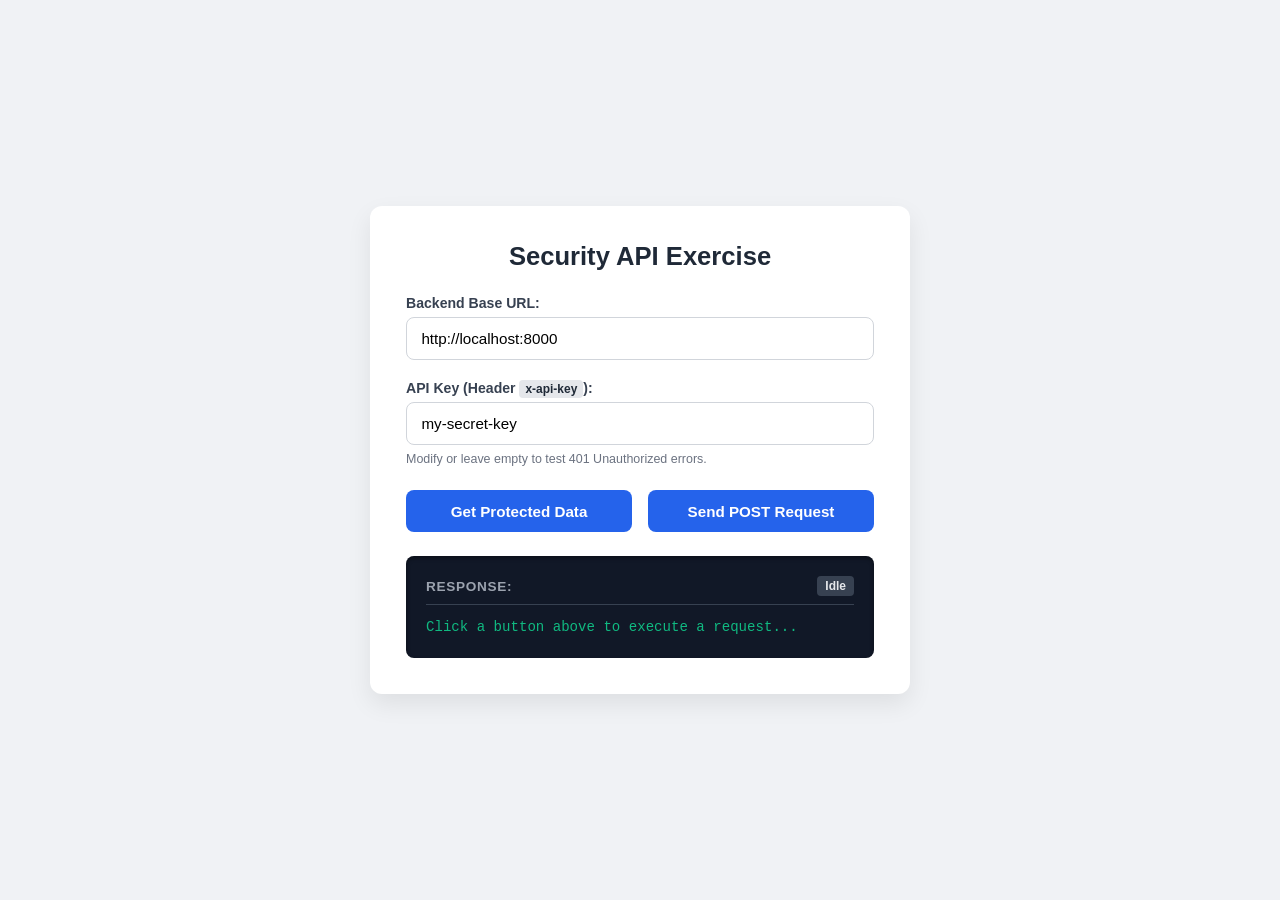
==== index.html @ 3f95fbb0 "fix: move backend files to root" ====
<!DOCTYPE html>
<html lang="en">
<head>
    <meta charset="UTF-8">
    <meta name="viewport" content="width=device-width, initial-scale=1.0">
    <title>Security API Exercise - Frontend</title>
    <link rel="stylesheet" href="styles.css">
</head>
<body>
    <main class="container">
        <h1>Security API Exercise</h1>
        
        <div class="input-group">
            <label for="api-url">Backend Base URL:</label>
            <input type="text" id="api-url" value="http://localhost:8000" placeholder="http://localhost:8000">
        </div>

        <div class="input-group">
            <label for="api-key-input">API Key (Header <code>x-api-key</code>):</label>
            <input type="text" id="api-key-input" placeholder="Enter API Key here..." value="my-secret-key">
            <small class="hint">Modify or leave empty to test 401 Unauthorized errors.</small>
        </div>

        <div class="actions">
            <button id="btn-get" class="btn">Get Protected Data</button>
            <button id="btn-post" class="btn">Send POST Request</button>
        </div>

        <div class="response-box">
            <div class="response-header">
                <h2>Response:</h2>
                <span id="status-tag" class="status-tag">Idle</span>
            </div>
            <pre id="response-output">Click a button above to execute a request...</pre>
        </div>
    </main>

    <script src="app.js"></script>
</body>
</html>
---- styles.css ----
* {
    box-sizing: border-box;
    margin: 0;
    padding: 0;
    font-family: -apple-system, BlinkMacSystemFont, "Segoe UI", Roboto, Oxygen, Ubuntu, Cantarell, "Open Sans", "Helvetica Neue", sans-serif;
}

body {
    background-color: #f0f2f5;
    display: flex;
    justify-content: center;
    align-items: center;
    min-height: 100vh;
    padding: 1rem;
}

.container {
    background: #ffffff;
    padding: 2.25rem;
    border-radius: 12px;
    box-shadow: 0 10px 25px rgba(0, 0, 0, 0.08);
    max-width: 540px;
    width: 100%;
}

h1 {
    font-size: 1.6rem;
    color: #1f2937;
    margin-bottom: 1.5rem;
    text-align: center;
    font-weight: 700;
}

.input-group {
    margin-bottom: 1.25rem;
    display: flex;
    flex-direction: column;
    gap: 0.4rem;
}

.input-group label {
    font-size: 0.88rem;
    font-weight: 600;
    color: #374151;
}

.input-group code {
    background: #e5e7eb;
    padding: 2px 6px;
    border-radius: 4px;
    font-size: 0.85em;
    color: #1f2937;
}

.input-group input {
    padding: 0.75rem 0.9rem;
    border: 1.5px solid #d1d5db;
    border-radius: 8px;
    font-size: 0.95rem;
    outline: none;
    transition: border-color 0.2s, box-shadow 0.2s;
}

.input-group input:focus {
    border-color: #2563eb;
    box-shadow: 0 0 0 3px rgba(37, 99, 235, 0.15);
}

.hint {
    font-size: 0.78rem;
    color: #6b7280;
}

.actions {
    display: flex;
    gap: 1rem;
    margin-top: 1.5rem;
    margin-bottom: 1.5rem;
}

.btn {
    flex: 1;
    padding: 0.8rem 1.2rem;
    border: none;
    border-radius: 8px;
    background-color: #2563eb;
    color: #ffffff;
    font-weight: 600;
    font-size: 0.95rem;
    cursor: pointer;
    transition: background-color 0.2s, transform 0.1s;
}

.btn:hover {
    background-color: #1d4ed8;
}

.btn:active {
    transform: scale(0.98);
}

.response-box {
    background-color: #111827;
    border-radius: 8px;
    padding: 1.25rem;
    box-shadow: inset 0 2px 4px rgba(0, 0, 0, 0.4);
}

.response-header {
    display: flex;
    justify-content: space-between;
    align-items: center;
    margin-bottom: 0.75rem;
    padding-bottom: 0.5rem;
    border-bottom: 1px solid #374151;
}

.response-header h2 {
    font-size: 0.85rem;
    text-transform: uppercase;
    letter-spacing: 0.05em;
    color: #9ca3af;
    margin: 0;
}

.status-tag {
    font-size: 0.75rem;
    font-weight: 600;
    padding: 3px 8px;
    border-radius: 4px;
    background: #374151;
    color: #e5e7eb;
}

.status-tag.success {
    background: #065f46;
    color: #34d399;
}

.status-tag.error {
    background: #7f1d1d;
    color: #f87171;
}

pre {
    white-space: pre-wrap;
    word-break: break-all;
    font-family: "Fira Code", "Courier New", Courier, monospace;
    font-size: 0.88rem;
    color: #10b981;
    line-height: 1.5;
    max-height: 250px;
    overflow-y: auto;
}
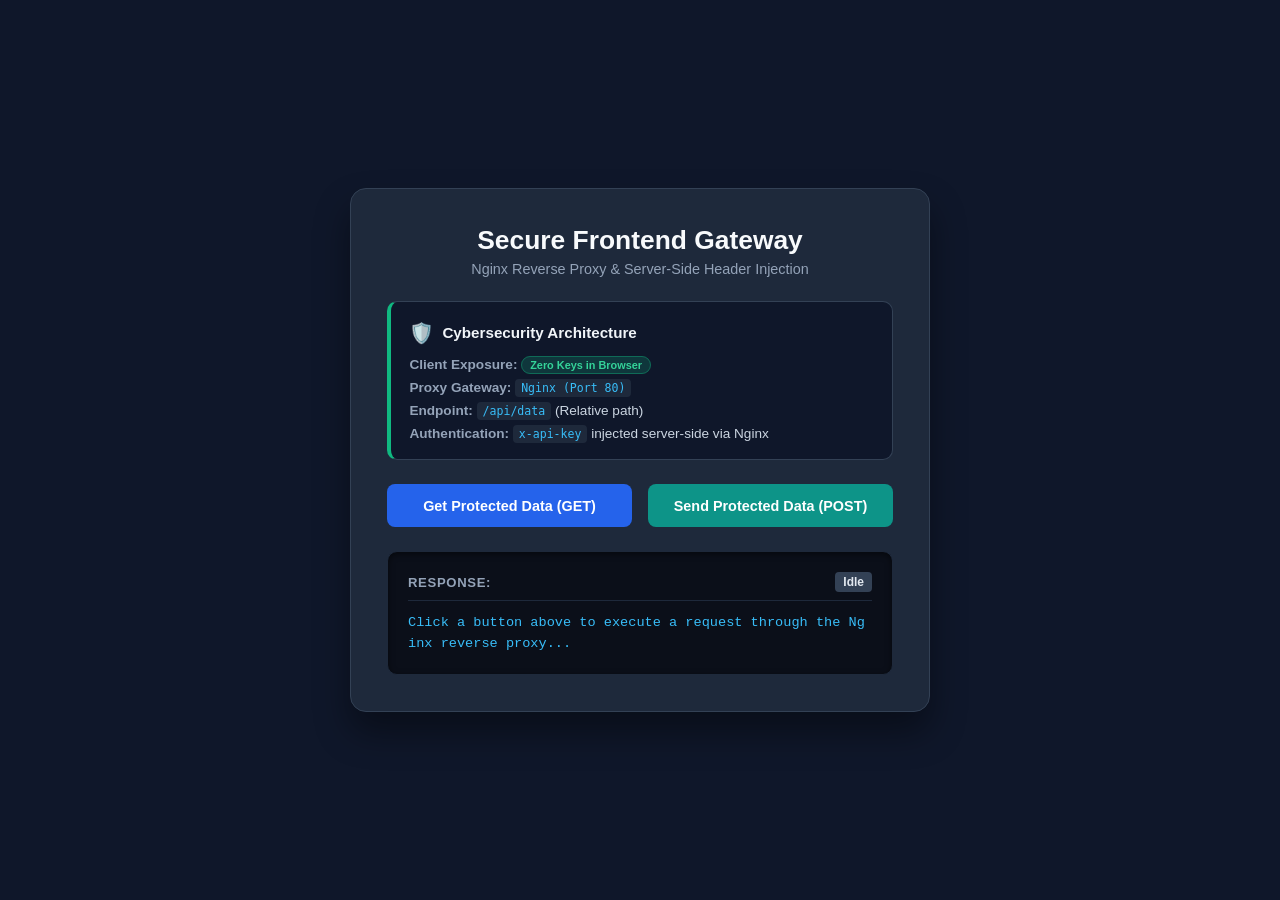
==== commit e650b288: "feat(security): implement Nginx reverse proxy gateway and containerization" ====
--- a/index.html
+++ b/index.html
@@ -3,27 +3,32 @@
 <head>
     <meta charset="UTF-8">
     <meta name="viewport" content="width=device-width, initial-scale=1.0">
-    <title>Security API Exercise - Frontend</title>
+    <title>Secure Frontend - Nginx Reverse Proxy</title>
     <link rel="stylesheet" href="styles.css">
 </head>
 <body>
     <main class="container">
-        <h1>Security API Exercise</h1>
-        
-        <div class="input-group">
-            <label for="api-url">Backend Base URL:</label>
-            <input type="text" id="api-url" value="http://localhost:8000" placeholder="http://localhost:8000">
-        </div>
+        <header class="header">
+            <h1>Secure Frontend Gateway</h1>
+            <p class="subtitle">Nginx Reverse Proxy &amp; Server-Side Header Injection</p>
+        </header>
 
-        <div class="input-group">
-            <label for="api-key-input">API Key (Header <code>x-api-key</code>):</label>
-            <input type="text" id="api-key-input" placeholder="Enter API Key here..." value="my-secret-key">
-            <small class="hint">Modify or leave empty to test 401 Unauthorized errors.</small>
+        <div class="security-card">
+            <div class="security-header">
+                <span class="shield-icon">🛡️</span>
+                <h3>Cybersecurity Architecture</h3>
+            </div>
+            <ul class="security-details">
+                <li><strong>Client Exposure:</strong> <span class="badge-safe">Zero Keys in Browser</span></li>
+                <li><strong>Proxy Gateway:</strong> <code>Nginx (Port 80)</code></li>
+                <li><strong>Endpoint:</strong> <code>/api/data</code> (Relative path)</li>
+                <li><strong>Authentication:</strong> <code>x-api-key</code> injected server-side via Nginx</li>
+            </ul>
         </div>
 
         <div class="actions">
-            <button id="btn-get" class="btn">Get Protected Data</button>
-            <button id="btn-post" class="btn">Send POST Request</button>
+            <button id="btn-get" class="btn btn-primary">Get Protected Data (GET)</button>
+            <button id="btn-post" class="btn btn-secondary">Send Protected Data (POST)</button>
         </div>
 
         <div class="response-box">
@@ -31,7 +36,7 @@
                 <h2>Response:</h2>
                 <span id="status-tag" class="status-tag">Idle</span>
             </div>
-            <pre id="response-output">Click a button above to execute a request...</pre>
+            <pre id="response-output">Click a button above to execute a request through the Nginx reverse proxy...</pre>
         </div>
     </main>
 
--- a/styles.css
+++ b/styles.css
@@ -6,93 +6,134 @@
 }
 
 body {
-    background-color: #f0f2f5;
+    background-color: #0f172a;
     display: flex;
     justify-content: center;
     align-items: center;
     min-height: 100vh;
-    padding: 1rem;
+    padding: 1.5rem;
 }
 
 .container {
-    background: #ffffff;
+    background: #1e293b;
     padding: 2.25rem;
-    border-radius: 12px;
-    box-shadow: 0 10px 25px rgba(0, 0, 0, 0.08);
-    max-width: 540px;
+    border-radius: 16px;
+    box-shadow: 0 20px 35px rgba(0, 0, 0, 0.4);
+    max-width: 580px;
     width: 100%;
+    border: 1px solid #334155;
+}
+
+.header {
+    text-align: center;
+    margin-bottom: 1.5rem;
 }
 
 h1 {
-    font-size: 1.6rem;
-    color: #1f2937;
-    margin-bottom: 1.5rem;
-    text-align: center;
+    font-size: 1.65rem;
+    color: #f8fafc;
+    margin-bottom: 0.35rem;
     font-weight: 700;
 }
 
-.input-group {
-    margin-bottom: 1.25rem;
+.subtitle {
+    font-size: 0.9rem;
+    color: #94a3b8;
+}
+
+.security-card {
+    background: #0f172a;
+    border: 1px solid #334155;
+    border-left: 4px solid #10b981;
+    border-radius: 10px;
+    padding: 1.15rem;
+    margin-bottom: 1.5rem;
+}
+
+.security-header {
+    display: flex;
+    align-items: center;
+    gap: 0.5rem;
+    margin-bottom: 0.75rem;
+}
+
+.shield-icon {
+    font-size: 1.25rem;
+}
+
+.security-header h3 {
+    font-size: 0.95rem;
+    color: #f1f5f9;
+    font-weight: 600;
+}
+
+.security-details {
+    list-style: none;
     display: flex;
     flex-direction: column;
-    gap: 0.4rem;
+    gap: 0.5rem;
+    font-size: 0.85rem;
+    color: #cbd5e1;
 }
 
-.input-group label {
-    font-size: 0.88rem;
-    font-weight: 600;
-    color: #374151;
+.security-details li strong {
+    color: #94a3b8;
 }
 
-.input-group code {
-    background: #e5e7eb;
+.security-details code {
+    background: #1e293b;
     padding: 2px 6px;
     border-radius: 4px;
+    color: #38bdf8;
     font-size: 0.85em;
-    color: #1f2937;
+    font-family: "Fira Code", monospace;
 }
 
-.input-group input {
-    padding: 0.75rem 0.9rem;
-    border: 1.5px solid #d1d5db;
-    border-radius: 8px;
-    font-size: 0.95rem;
-    outline: none;
-    transition: border-color 0.2s, box-shadow 0.2s;
-}
-
-.input-group input:focus {
-    border-color: #2563eb;
-    box-shadow: 0 0 0 3px rgba(37, 99, 235, 0.15);
-}
-
-.hint {
-    font-size: 0.78rem;
-    color: #6b7280;
+.badge-safe {
+    background: rgba(16, 185, 129, 0.2);
+    color: #34d399;
+    padding: 2px 8px;
+    border-radius: 12px;
+    font-weight: 600;
+    font-size: 0.8em;
+    border: 1px solid rgba(16, 185, 129, 0.4);
 }
 
 .actions {
     display: flex;
     gap: 1rem;
-    margin-top: 1.5rem;
     margin-bottom: 1.5rem;
 }
 
 .btn {
     flex: 1;
-    padding: 0.8rem 1.2rem;
+    padding: 0.85rem 1.2rem;
     border: none;
     border-radius: 8px;
+    font-weight: 600;
+    font-size: 0.9rem;
+    cursor: pointer;
+    transition: background-color 0.2s, transform 0.1s, box-shadow 0.2s;
+}
+
+.btn-primary {
     background-color: #2563eb;
     color: #ffffff;
-    font-weight: 600;
-    font-size: 0.95rem;
-    cursor: pointer;
-    transition: background-color 0.2s, transform 0.1s;
 }
 
-.btn:hover {
+.btn-primary:hover {
     background-color: #1d4ed8;
+    box-shadow: 0 4px 12px rgba(37, 99, 235, 0.35);
+}
+
+.btn-secondary {
+    background-color: #0d9488;
+    color: #ffffff;
+}
+
+.btn-secondary:hover {
+    background-color: #0f766e;
+    box-shadow: 0 4px 12px rgba(13, 148, 136, 0.35);
 }
 
 .btn:active {
@@ -100,10 +141,11 @@
 }
 
 .response-box {
-    background-color: #111827;
-    border-radius: 8px;
+    background-color: #0b0f19;
+    border-radius: 10px;
     padding: 1.25rem;
-    box-shadow: inset 0 2px 4px rgba(0, 0, 0, 0.4);
+    border: 1px solid #1e293b;
+    box-shadow: inset 0 2px 6px rgba(0, 0, 0, 0.5);
 }
 
 .response-header {
@@ -112,14 +154,14 @@
     align-items: center;
     margin-bottom: 0.75rem;
     padding-bottom: 0.5rem;
-    border-bottom: 1px solid #374151;
+    border-bottom: 1px solid #1e293b;
 }
 
 .response-header h2 {
-    font-size: 0.85rem;
+    font-size: 0.82rem;
     text-transform: uppercase;
     letter-spacing: 0.05em;
-    color: #9ca3af;
+    color: #94a3b8;
     margin: 0;
 }
 
@@ -128,26 +170,28 @@
     font-weight: 600;
     padding: 3px 8px;
     border-radius: 4px;
-    background: #374151;
-    color: #e5e7eb;
+    background: #334155;
+    color: #e2e8f0;
 }
 
 .status-tag.success {
-    background: #065f46;
+    background: rgba(16, 185, 129, 0.2);
     color: #34d399;
+    border: 1px solid rgba(16, 185, 129, 0.4);
 }
 
 .status-tag.error {
-    background: #7f1d1d;
+    background: rgba(239, 68, 68, 0.2);
     color: #f87171;
+    border: 1px solid rgba(239, 68, 68, 0.4);
 }
 
 pre {
     white-space: pre-wrap;
     word-break: break-all;
     font-family: "Fira Code", "Courier New", Courier, monospace;
-    font-size: 0.88rem;
-    color: #10b981;
+    font-size: 0.85rem;
+    color: #38bdf8;
     line-height: 1.5;
     max-height: 250px;
     overflow-y: auto;
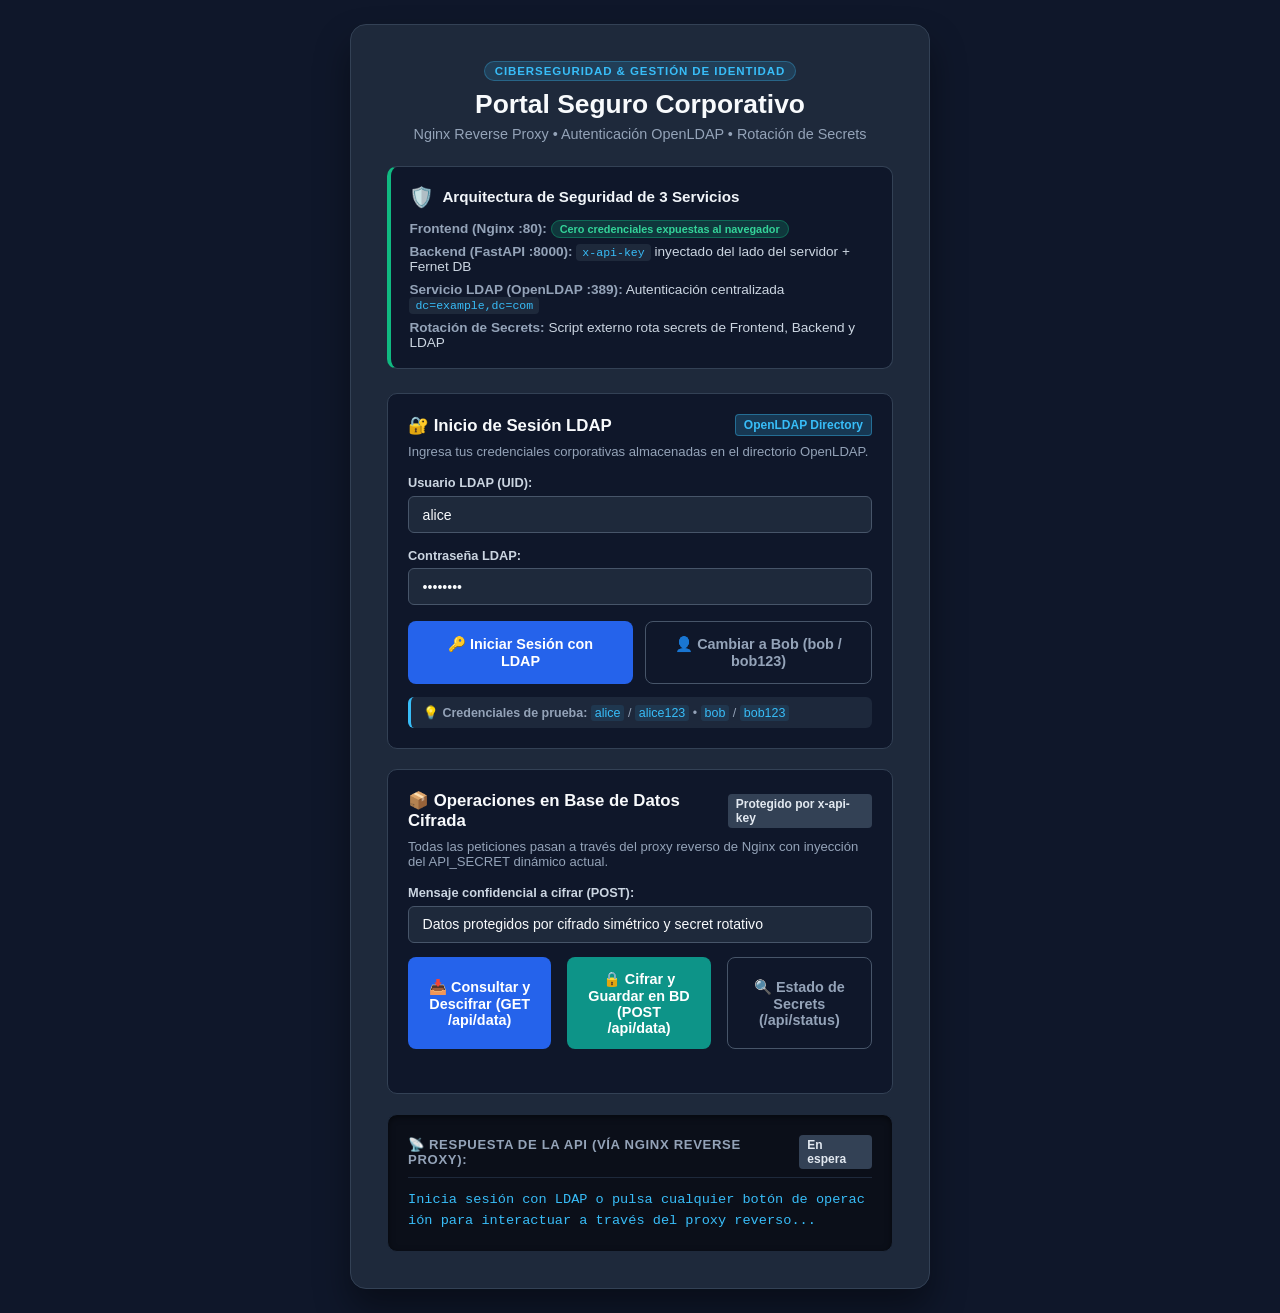
==== commit f76a9d90: "feat: Add OpenLDAP login interface, session management and UI updates" ====
--- a/index.html
+++ b/index.html
@@ -1,42 +1,124 @@
 <!DOCTYPE html>
-<html lang="en">
+<html lang="es">
 <head>
     <meta charset="UTF-8">
     <meta name="viewport" content="width=device-width, initial-scale=1.0">
-    <title>Secure Frontend - Nginx Reverse Proxy</title>
+    <title>Portal Seguro - Nginx, LDAP & Base de Datos Cifrada</title>
     <link rel="stylesheet" href="styles.css">
 </head>
 <body>
     <main class="container">
         <header class="header">
-            <h1>Secure Frontend Gateway</h1>
-            <p class="subtitle">Nginx Reverse Proxy &amp; Server-Side Header Injection</p>
+            <div class="header-badge">Ciberseguridad &amp; Gestión de Identidad</div>
+            <h1>Portal Seguro Corporativo</h1>
+            <p class="subtitle">Nginx Reverse Proxy &bull; Autenticación OpenLDAP &bull; Rotación de Secrets</p>
         </header>
 
+        <!-- Architecture status card -->
         <div class="security-card">
             <div class="security-header">
                 <span class="shield-icon">🛡️</span>
-                <h3>Cybersecurity Architecture</h3>
+                <h3>Arquitectura de Seguridad de 3 Servicios</h3>
             </div>
             <ul class="security-details">
-                <li><strong>Client Exposure:</strong> <span class="badge-safe">Zero Keys in Browser</span></li>
-                <li><strong>Proxy Gateway:</strong> <code>Nginx (Port 80)</code></li>
-                <li><strong>Endpoint:</strong> <code>/api/data</code> (Relative path)</li>
-                <li><strong>Authentication:</strong> <code>x-api-key</code> injected server-side via Nginx</li>
+                <li><strong>Frontend (Nginx :80):</strong> <span class="badge-safe">Cero credenciales expuestas al navegador</span></li>
+                <li><strong>Backend (FastAPI :8000):</strong> <code>x-api-key</code> inyectado del lado del servidor + Fernet DB</li>
+                <li><strong>Servicio LDAP (OpenLDAP :389):</strong> Autenticación centralizada <code>dc=example,dc=com</code></li>
+                <li><strong>Rotación de Secrets:</strong> Script externo rota secrets de Frontend, Backend y LDAP</li>
             </ul>
         </div>
 
-        <div class="actions">
-            <button id="btn-get" class="btn btn-primary">Get Protected Data (GET)</button>
-            <button id="btn-post" class="btn btn-secondary">Send Protected Data (POST)</button>
+        <!-- 1. LDAP LOGIN SECTION -->
+        <div id="login-section" class="card login-card">
+            <div class="card-header">
+                <h2>🔐 Inicio de Sesión LDAP</h2>
+                <span class="status-tag info">OpenLDAP Directory</span>
+            </div>
+            <p class="card-desc">Ingresa tus credenciales corporativas almacenadas en el directorio OpenLDAP.</p>
+            
+            <form id="login-form">
+                <div class="form-group">
+                    <label for="username">Usuario LDAP (UID):</label>
+                    <input type="text" id="username" class="form-input" placeholder="Ej. alice o bob" value="alice" required autocomplete="username">
+                </div>
+                <div class="form-group">
+                    <label for="password">Contraseña LDAP:</label>
+                    <input type="password" id="password" class="form-input" placeholder="Contraseña de usuario LDAP" value="alice123" required autocomplete="current-password">
+                </div>
+                <div class="form-actions">
+                    <button type="submit" id="btn-login" class="btn btn-primary">
+                        <span class="btn-icon">🔑</span> Iniciar Sesión con LDAP
+                    </button>
+                    <button type="button" id="btn-quick-fill" class="btn btn-outline" title="Alternar entre alice y bob">
+                        👤 Cambiar a Bob (bob / bob123)
+                    </button>
+                </div>
+            </form>
+            <div class="credentials-hint">
+                💡 <strong>Credenciales de prueba:</strong> <code>alice</code> / <code>alice123</code> &bull; <code>bob</code> / <code>bob123</code>
+            </div>
         </div>
 
+        <!-- 2. AUTHENTICATED SESSION SECTION (Initially hidden) -->
+        <div id="session-section" class="card session-card hidden">
+            <div class="card-header">
+                <h2>👤 Sesión Activa (LDAP)</h2>
+                <span class="status-tag success">Autenticado</span>
+            </div>
+            <div class="user-info-grid">
+                <div class="info-item">
+                    <span class="info-label">Nombre Completo:</span>
+                    <strong id="user-display-name" class="info-value">Alice Smith</strong>
+                </div>
+                <div class="info-item">
+                    <span class="info-label">Usuario (UID):</span>
+                    <strong id="user-display-username" class="info-value">alice</strong>
+                </div>
+                <div class="info-item full-width">
+                    <span class="info-label">Distinguished Name (DN):</span>
+                    <code id="user-display-dn" class="info-code">uid=alice,ou=users,dc=example,dc=com</code>
+                </div>
+            </div>
+            <div class="session-actions">
+                <button id="btn-logout" class="btn btn-danger">
+                    <span class="btn-icon">🚪</span> Cerrar Sesión
+                </button>
+            </div>
+        </div>
+
+        <!-- 3. PROTECTED DATA OPERATIONS SECTION -->
+        <div class="card operations-card">
+            <div class="card-header">
+                <h2>📦 Operaciones en Base de Datos Cifrada</h2>
+                <span class="status-tag">Protegido por x-api-key</span>
+            </div>
+            <p class="card-desc">Todas las peticiones pasan a través del proxy reverso de Nginx con inyección del <code>API_SECRET</code> dinámico actual.</p>
+
+            <div class="form-group">
+                <label for="post-message">Mensaje confidencial a cifrar (POST):</label>
+                <input type="text" id="post-message" class="form-input" placeholder="Escribe un mensaje para cifrar con Fernet en SQLite..." value="Datos protegidos por cifrado simétrico y secret rotativo">
+            </div>
+
+            <div class="actions">
+                <button id="btn-get" class="btn btn-primary">
+                    <span class="btn-icon">📥</span> Consultar y Descifrar (GET /api/data)
+                </button>
+                <button id="btn-post" class="btn btn-secondary">
+                    <span class="btn-icon">🔒</span> Cifrar y Guardar en BD (POST /api/data)
+                </button>
+                <button id="btn-status" class="btn btn-outline">
+                    <span class="btn-icon">🔍</span> Estado de Secrets (/api/status)
+                </button>
+            </div>
+        </div>
+
+        <!-- 4. LIVE CONSOLE / RESPONSE BOX -->
         <div class="response-box">
             <div class="response-header">
-                <h2>Response:</h2>
-                <span id="status-tag" class="status-tag">Idle</span>
+                <h2>📡 Respuesta de la API (vía Nginx Reverse Proxy):</h2>
+                <span id="status-tag" class="status-tag">En espera</span>
             </div>
-            <pre id="response-output">Click a button above to execute a request through the Nginx reverse proxy...</pre>
+            <pre id="response-output">Inicia sesión con LDAP o pulsa cualquier botón de operación para interactuar a través del proxy reverso...</pre>
         </div>
     </main>
 
--- a/styles.css
+++ b/styles.css
@@ -140,6 +140,174 @@
     transform: scale(0.98);
 }
 
+.btn-danger {
+    background-color: #dc2626;
+    color: #ffffff;
+}
+
+.btn-danger:hover {
+    background-color: #b91c1c;
+}
+
+.btn-outline {
+    background-color: transparent;
+    color: #94a3b8;
+    border: 1px solid #475569;
+}
+
+.btn-outline:hover {
+    background-color: #334155;
+    color: #f8fafc;
+}
+
+.header-badge {
+    display: inline-block;
+    padding: 3px 10px;
+    font-size: 0.72rem;
+    font-weight: 700;
+    text-transform: uppercase;
+    letter-spacing: 0.08em;
+    color: #38bdf8;
+    background: rgba(56, 189, 248, 0.15);
+    border: 1px solid rgba(56, 189, 248, 0.3);
+    border-radius: 9999px;
+    margin-bottom: 0.5rem;
+}
+
+.card {
+    background: #0f172a;
+    border: 1px solid #334155;
+    border-radius: 10px;
+    padding: 1.25rem;
+    margin-bottom: 1.25rem;
+}
+
+.card-header {
+    display: flex;
+    justify-content: space-between;
+    align-items: center;
+    margin-bottom: 0.5rem;
+}
+
+.card-header h2 {
+    font-size: 1.05rem;
+    color: #f8fafc;
+    font-weight: 600;
+}
+
+.card-desc {
+    font-size: 0.82rem;
+    color: #94a3b8;
+    margin-bottom: 1rem;
+}
+
+.form-group {
+    margin-bottom: 0.9rem;
+}
+
+.form-group label {
+    display: block;
+    font-size: 0.8rem;
+    font-weight: 600;
+    color: #cbd5e1;
+    margin-bottom: 0.35rem;
+}
+
+.form-input {
+    width: 100%;
+    padding: 0.6rem 0.85rem;
+    background: #1e293b;
+    border: 1px solid #475569;
+    border-radius: 6px;
+    color: #f8fafc;
+    font-size: 0.88rem;
+    outline: none;
+    transition: border-color 0.2s;
+}
+
+.form-input:focus {
+    border-color: #38bdf8;
+    box-shadow: 0 0 0 2px rgba(56, 189, 248, 0.2);
+}
+
+.form-actions {
+    display: flex;
+    gap: 0.75rem;
+    margin-top: 1rem;
+}
+
+.credentials-hint {
+    margin-top: 0.85rem;
+    font-size: 0.78rem;
+    color: #94a3b8;
+    background: rgba(51, 65, 85, 0.4);
+    padding: 0.5rem 0.75rem;
+    border-radius: 6px;
+    border-left: 3px solid #38bdf8;
+}
+
+.credentials-hint code {
+    color: #38bdf8;
+    background: rgba(56, 189, 248, 0.1);
+    padding: 1px 4px;
+    border-radius: 3px;
+}
+
+.user-info-grid {
+    display: grid;
+    grid-template-columns: 1fr 1fr;
+    gap: 0.75rem;
+    margin-bottom: 1rem;
+    background: #1e293b;
+    padding: 0.85rem;
+    border-radius: 6px;
+    border: 1px solid #334155;
+}
+
+.info-item.full-width {
+    grid-column: span 2;
+}
+
+.info-label {
+    display: block;
+    font-size: 0.72rem;
+    color: #94a3b8;
+    text-transform: uppercase;
+    letter-spacing: 0.05em;
+    margin-bottom: 0.15rem;
+}
+
+.info-value {
+    font-size: 0.95rem;
+    color: #f8fafc;
+}
+
+.info-code {
+    display: block;
+    font-size: 0.8rem;
+    color: #34d399;
+    background: #0f172a;
+    padding: 0.35rem 0.5rem;
+    border-radius: 4px;
+    border: 1px solid #334155;
+    word-break: break-all;
+}
+
+.session-actions {
+    display: flex;
+    justify-content: flex-end;
+}
+
+.hidden {
+    display: none !important;
+}
+
+.status-tag.info {
+    background: rgba(56, 189, 248, 0.2);
+    color: #38bdf8;
+    border: 1px solid rgba(56, 189, 248, 0.4);
+}
+
 .response-box {
     background-color: #0b0f19;
     border-radius: 10px;
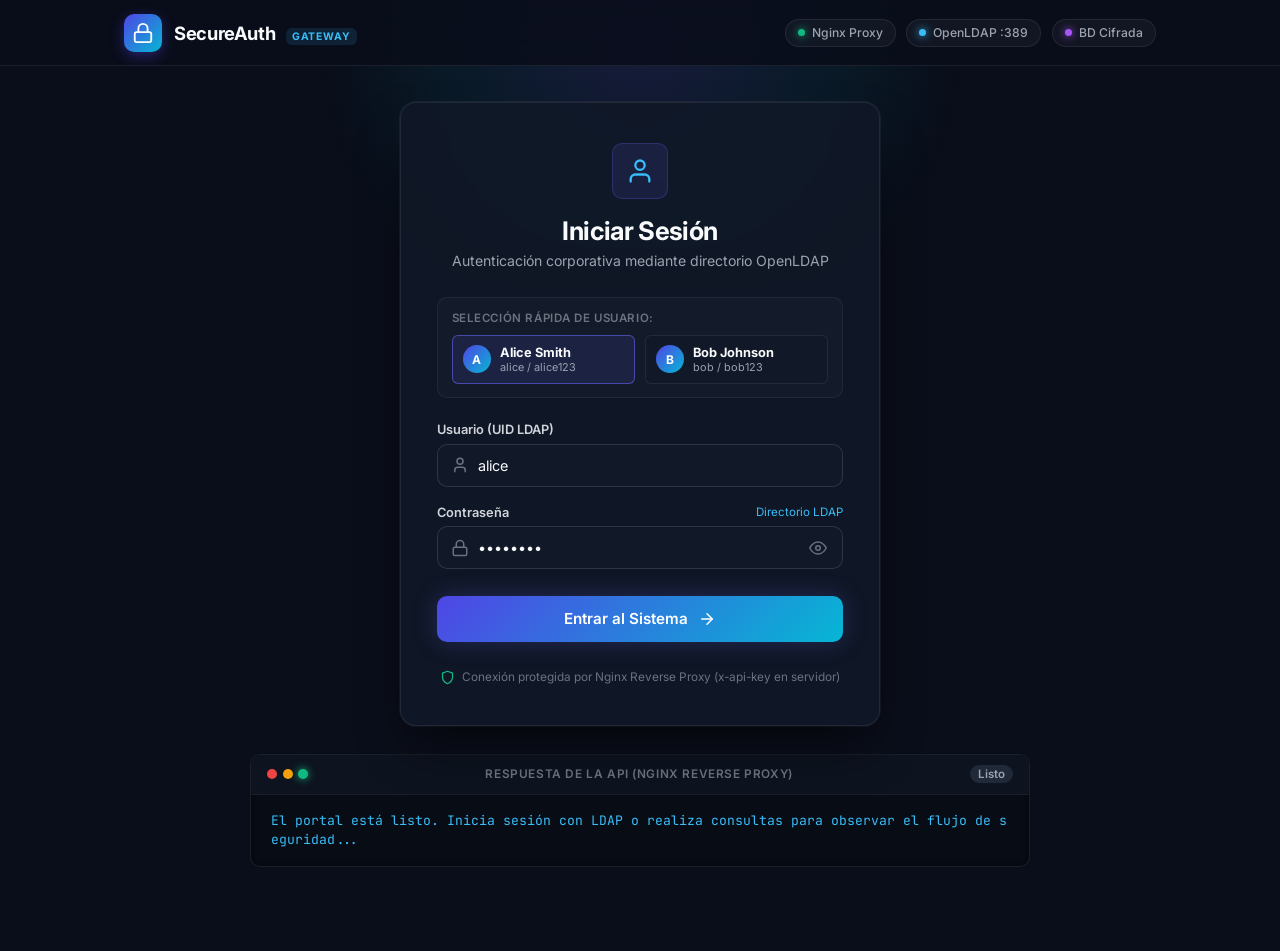
==== commit 0f102587: "feat: Upgrade UI design to modern enterprise aesthetic with SVG icons, user pills and toast feedback" ====
--- a/index.html
+++ b/index.html
@@ -3,123 +3,268 @@
 <head>
     <meta charset="UTF-8">
     <meta name="viewport" content="width=device-width, initial-scale=1.0">
-    <title>Portal Seguro - Nginx, LDAP & Base de Datos Cifrada</title>
+    <title>SecureAuth Gateway &bull; OpenLDAP &amp; Nginx</title>
+    <link rel="preconnect" href="https://fonts.googleapis.com">
+    <link rel="preconnect" href="https://fonts.gstatic.com" crossorigin>
+    <link href="https://fonts.googleapis.com/css2?family=Inter:wght@400;500;600;700&family=JetBrains+Mono:wght@400;500&display=swap" rel="stylesheet">
     <link rel="stylesheet" href="styles.css">
 </head>
 <body>
-    <main class="container">
-        <header class="header">
-            <div class="header-badge">Ciberseguridad &amp; Gestión de Identidad</div>
-            <h1>Portal Seguro Corporativo</h1>
-            <p class="subtitle">Nginx Reverse Proxy &bull; Autenticación OpenLDAP &bull; Rotación de Secrets</p>
-        </header>
-
-        <!-- Architecture status card -->
-        <div class="security-card">
-            <div class="security-header">
-                <span class="shield-icon">🛡️</span>
-                <h3>Arquitectura de Seguridad de 3 Servicios</h3>
-            </div>
-            <ul class="security-details">
-                <li><strong>Frontend (Nginx :80):</strong> <span class="badge-safe">Cero credenciales expuestas al navegador</span></li>
-                <li><strong>Backend (FastAPI :8000):</strong> <code>x-api-key</code> inyectado del lado del servidor + Fernet DB</li>
-                <li><strong>Servicio LDAP (OpenLDAP :389):</strong> Autenticación centralizada <code>dc=example,dc=com</code></li>
-                <li><strong>Rotación de Secrets:</strong> Script externo rota secrets de Frontend, Backend y LDAP</li>
-            </ul>
+    <!-- Background Ambient Glow -->
+    <div class="bg-glow"></div>
+
+    <!-- Top Navigation Bar -->
+    <nav class="top-nav">
+        <div class="nav-container">
+            <div class="nav-brand">
+                <div class="brand-icon">
+                    <svg width="22" height="22" viewBox="0 0 24 24" fill="none" stroke="currentColor" stroke-width="2" stroke-linecap="round" stroke-linejoin="round">
+                        <rect x="3" y="11" width="18" height="11" rx="2" ry="2"></rect>
+                        <path d="M7 11V7a5 5 0 0 1 10 0v4"></path>
+                    </svg>
+                </div>
+                <div class="brand-text">
+                    <span class="brand-title">SecureAuth</span>
+                    <span class="brand-tag">GATEWAY</span>
+                </div>
+            </div>
+
+            <div class="nav-status">
+                <div class="status-chip" title="Proxy Nginx activo con inyección de secret en puerto 80">
+                    <span class="chip-dot dot-green"></span> Nginx Proxy
+                </div>
+                <div class="status-chip" title="Directorio OpenLDAP en puerto 389">
+                    <span class="chip-dot dot-blue"></span> OpenLDAP :389
+                </div>
+                <div class="status-chip" title="Cifrado Fernet persistente">
+                    <span class="chip-dot dot-purple"></span> BD Cifrada
+                </div>
+            </div>
         </div>
-
-        <!-- 1. LDAP LOGIN SECTION -->
-        <div id="login-section" class="card login-card">
-            <div class="card-header">
-                <h2>🔐 Inicio de Sesión LDAP</h2>
-                <span class="status-tag info">OpenLDAP Directory</span>
-            </div>
-            <p class="card-desc">Ingresa tus credenciales corporativas almacenadas en el directorio OpenLDAP.</p>
-            
-            <form id="login-form">
-                <div class="form-group">
-                    <label for="username">Usuario LDAP (UID):</label>
-                    <input type="text" id="username" class="form-input" placeholder="Ej. alice o bob" value="alice" required autocomplete="username">
-                </div>
-                <div class="form-group">
-                    <label for="password">Contraseña LDAP:</label>
-                    <input type="password" id="password" class="form-input" placeholder="Contraseña de usuario LDAP" value="alice123" required autocomplete="current-password">
-                </div>
-                <div class="form-actions">
-                    <button type="submit" id="btn-login" class="btn btn-primary">
-                        <span class="btn-icon">🔑</span> Iniciar Sesión con LDAP
+    </nav>
+
+    <!-- Main Content Area -->
+    <main class="main-wrapper">
+        <!-- Toast Notification -->
+        <div id="toast" class="toast hidden">
+            <div class="toast-icon" id="toast-icon"></div>
+            <div class="toast-content" id="toast-content"></div>
+        </div>
+
+        <!-- ========================================================
+             1. LOGIN VIEW (Clean, modern authentication card)
+             ======================================================== -->
+        <section id="view-login" class="auth-card">
+            <div class="card-top">
+                <div class="auth-icon-wrap">
+                    <svg width="28" height="28" viewBox="0 0 24 24" fill="none" stroke="currentColor" stroke-width="2" stroke-linecap="round" stroke-linejoin="round">
+                        <path d="M20 21v-2a4 4 0 0 0-4-4H8a4 4 0 0 0-4 4v2"></path>
+                        <circle cx="12" cy="7" r="4"></circle>
+                    </svg>
+                </div>
+                <h1 class="card-title">Iniciar Sesión</h1>
+                <p class="card-subtitle">Autenticación corporativa mediante directorio OpenLDAP</p>
+            </div>
+
+            <!-- Quick Account Selector Pills -->
+            <div class="quick-accounts">
+                <span class="quick-label">Selección rápida de usuario:</span>
+                <div class="account-chips">
+                    <button type="button" class="account-chip active" id="chip-alice" data-user="alice" data-pass="alice123">
+                        <span class="chip-avatar">A</span>
+                        <div class="chip-info">
+                            <strong>Alice Smith</strong>
+                            <small>alice / alice123</small>
+                        </div>
                     </button>
-                    <button type="button" id="btn-quick-fill" class="btn btn-outline" title="Alternar entre alice y bob">
-                        👤 Cambiar a Bob (bob / bob123)
+                    <button type="button" class="account-chip" id="chip-bob" data-user="bob" data-pass="bob123">
+                        <span class="chip-avatar">B</span>
+                        <div class="chip-info">
+                            <strong>Bob Johnson</strong>
+                            <small>bob / bob123</small>
+                        </div>
                     </button>
                 </div>
+            </div>
+
+            <!-- Login Form -->
+            <form id="login-form" class="auth-form">
+                <div class="field-group">
+                    <label for="username">Usuario (UID LDAP)</label>
+                    <div class="input-wrap">
+                        <svg class="input-icon" width="18" height="18" viewBox="0 0 24 24" fill="none" stroke="currentColor" stroke-width="2" stroke-linecap="round" stroke-linejoin="round">
+                            <path d="M19 21v-2a4 4 0 0 0-4-4H9a4 4 0 0 0-4 4v2"></path>
+                            <circle cx="12" cy="7" r="4"></circle>
+                        </svg>
+                        <input type="text" id="username" class="modern-input" placeholder="alice o bob" value="alice" required autocomplete="username">
+                    </div>
+                </div>
+
+                <div class="field-group">
+                    <div class="label-row">
+                        <label for="password">Contraseña</label>
+                        <span class="label-hint">Directorio LDAP</span>
+                    </div>
+                    <div class="input-wrap">
+                        <svg class="input-icon" width="18" height="18" viewBox="0 0 24 24" fill="none" stroke="currentColor" stroke-width="2" stroke-linecap="round" stroke-linejoin="round">
+                            <rect x="3" y="11" width="18" height="11" rx="2" ry="2"></rect>
+                            <path d="M7 11V7a5 5 0 0 1 10 0v4"></path>
+                        </svg>
+                        <input type="password" id="password" class="modern-input" placeholder="Contraseña de usuario" value="alice123" required autocomplete="current-password">
+                        <button type="button" id="btn-toggle-pwd" class="pwd-toggle" title="Mostrar/Ocultar contraseña">
+                            <svg id="eye-icon" width="18" height="18" viewBox="0 0 24 24" fill="none" stroke="currentColor" stroke-width="2" stroke-linecap="round" stroke-linejoin="round">
+                                <path d="M1 12s4-8 11-8 11 8 11 8-4 8-11 8-11-8-11-8z"></path>
+                                <circle cx="12" cy="12" r="3"></circle>
+                            </svg>
+                        </button>
+                    </div>
+                </div>
+
+                <button type="submit" id="btn-login" class="btn-submit">
+                    <span id="btn-login-text">Entrar al Sistema</span>
+                    <svg class="btn-arrow" width="18" height="18" viewBox="0 0 24 24" fill="none" stroke="currentColor" stroke-width="2" stroke-linecap="round" stroke-linejoin="round">
+                        <line x1="5" y1="12" x2="19" y2="12"></line>
+                        <polyline points="12 5 19 12 12 19"></polyline>
+                    </svg>
+                </button>
             </form>
-            <div class="credentials-hint">
-                💡 <strong>Credenciales de prueba:</strong> <code>alice</code> / <code>alice123</code> &bull; <code>bob</code> / <code>bob123</code>
-            </div>
-        </div>
-
-        <!-- 2. AUTHENTICATED SESSION SECTION (Initially hidden) -->
-        <div id="session-section" class="card session-card hidden">
-            <div class="card-header">
-                <h2>👤 Sesión Activa (LDAP)</h2>
-                <span class="status-tag success">Autenticado</span>
-            </div>
-            <div class="user-info-grid">
-                <div class="info-item">
-                    <span class="info-label">Nombre Completo:</span>
-                    <strong id="user-display-name" class="info-value">Alice Smith</strong>
-                </div>
-                <div class="info-item">
-                    <span class="info-label">Usuario (UID):</span>
-                    <strong id="user-display-username" class="info-value">alice</strong>
-                </div>
-                <div class="info-item full-width">
-                    <span class="info-label">Distinguished Name (DN):</span>
-                    <code id="user-display-dn" class="info-code">uid=alice,ou=users,dc=example,dc=com</code>
-                </div>
-            </div>
-            <div class="session-actions">
-                <button id="btn-logout" class="btn btn-danger">
-                    <span class="btn-icon">🚪</span> Cerrar Sesión
+
+            <div class="security-footer">
+                <svg width="15" height="15" viewBox="0 0 24 24" fill="none" stroke="currentColor" stroke-width="2" stroke-linecap="round" stroke-linejoin="round">
+                    <path d="M12 22s8-4 8-10V5l-8-3-8 3v7c0 6 8 10 8 10z"></path>
+                </svg>
+                <span>Conexión protegida por Nginx Reverse Proxy (x-api-key en servidor)</span>
+            </div>
+        </section>
+
+        <!-- ========================================================
+             2. DASHBOARD VIEW (Shown when authenticated)
+             ======================================================== -->
+        <section id="view-dashboard" class="dashboard-card hidden">
+            <!-- User Session Header -->
+            <div class="user-banner">
+                <div class="user-meta">
+                    <div class="user-avatar-large" id="dash-avatar">AS</div>
+                    <div class="user-titles">
+                        <h2 id="dash-fullname">Alice Smith</h2>
+                        <span class="user-role-badge">LDAP User &bull; <span id="dash-username">alice</span></span>
+                    </div>
+                </div>
+                <button id="btn-logout" class="btn-logout" title="Cerrar sesión">
+                    <svg width="16" height="16" viewBox="0 0 24 24" fill="none" stroke="currentColor" stroke-width="2" stroke-linecap="round" stroke-linejoin="round">
+                        <path d="M9 21H5a2 2 0 0 1-2-2V5a2 2 0 0 1 2-2h4"></path>
+                        <polyline points="16 17 21 12 16 7"></polyline>
+                        <line x1="21" y1="12" x2="9" y2="12"></line>
+                    </svg>
+                    <span>Cerrar Sesión</span>
                 </button>
             </div>
-        </div>
-
-        <!-- 3. PROTECTED DATA OPERATIONS SECTION -->
-        <div class="card operations-card">
-            <div class="card-header">
-                <h2>📦 Operaciones en Base de Datos Cifrada</h2>
-                <span class="status-tag">Protegido por x-api-key</span>
-            </div>
-            <p class="card-desc">Todas las peticiones pasan a través del proxy reverso de Nginx con inyección del <code>API_SECRET</code> dinámico actual.</p>
-
-            <div class="form-group">
-                <label for="post-message">Mensaje confidencial a cifrar (POST):</label>
-                <input type="text" id="post-message" class="form-input" placeholder="Escribe un mensaje para cifrar con Fernet en SQLite..." value="Datos protegidos por cifrado simétrico y secret rotativo">
-            </div>
-
-            <div class="actions">
-                <button id="btn-get" class="btn btn-primary">
-                    <span class="btn-icon">📥</span> Consultar y Descifrar (GET /api/data)
-                </button>
-                <button id="btn-post" class="btn btn-secondary">
-                    <span class="btn-icon">🔒</span> Cifrar y Guardar en BD (POST /api/data)
-                </button>
-                <button id="btn-status" class="btn btn-outline">
-                    <span class="btn-icon">🔍</span> Estado de Secrets (/api/status)
-                </button>
-            </div>
-        </div>
-
-        <!-- 4. LIVE CONSOLE / RESPONSE BOX -->
-        <div class="response-box">
-            <div class="response-header">
-                <h2>📡 Respuesta de la API (vía Nginx Reverse Proxy):</h2>
-                <span id="status-tag" class="status-tag">En espera</span>
-            </div>
-            <pre id="response-output">Inicia sesión con LDAP o pulsa cualquier botón de operación para interactuar a través del proxy reverso...</pre>
-        </div>
+
+            <!-- LDAP Info Strip -->
+            <div class="dn-box">
+                <span class="dn-label">Distinguished Name (DN):</span>
+                <code id="dash-dn">uid=alice,ou=users,dc=example,dc=com</code>
+            </div>
+
+            <!-- Action Grid -->
+            <div class="dashboard-grid">
+                <!-- Card: Database Operations -->
+                <div class="dash-module">
+                    <div class="module-header">
+                        <div class="module-icon">
+                            <svg width="18" height="18" viewBox="0 0 24 24" fill="none" stroke="currentColor" stroke-width="2" stroke-linecap="round" stroke-linejoin="round">
+                                <ellipse cx="12" cy="5" rx="9" ry="3"></ellipse>
+                                <path d="M21 12c0 1.66-4 3-9 3s-9-1.34-9-3"></path>
+                                <path d="M3 5v14c0 1.66 4 3 9 3s9-1.34 9-3V5"></path>
+                            </svg>
+                        </div>
+                        <h3>Base de Datos Cifrada (Fernet)</h3>
+                    </div>
+                    <p class="module-desc">Los datos se almacenan cifrados con AES-Fernet 256 bits y se descifran en cada lectura.</p>
+
+                    <div class="field-group">
+                        <label for="post-message">Mensaje para cifrar y almacenar:</label>
+                        <input type="text" id="post-message" class="modern-input" value="Datos confidenciales verificados con LDAP" placeholder="Texto a cifrar...">
+                    </div>
+
+                    <div class="module-actions">
+                        <button id="btn-get" class="btn-action btn-primary">
+                            <svg width="16" height="16" viewBox="0 0 24 24" fill="none" stroke="currentColor" stroke-width="2" stroke-linecap="round" stroke-linejoin="round">
+                                <path d="M21 15v4a2 2 0 0 1-2 2H5a2 2 0 0 1-2-2v-4"></path>
+                                <polyline points="7 10 12 15 17 10"></polyline>
+                                <line x1="12" y1="15" x2="12" y2="3"></line>
+                            </svg>
+                            <span>Consultar y Descifrar (GET)</span>
+                        </button>
+                        <button id="btn-post" class="btn-action btn-secondary">
+                            <svg width="16" height="16" viewBox="0 0 24 24" fill="none" stroke="currentColor" stroke-width="2" stroke-linecap="round" stroke-linejoin="round">
+                                <path d="M21 15v4a2 2 0 0 1-2 2H5a2 2 0 0 1-2-2v-4"></path>
+                                <polyline points="17 8 12 3 7 8"></polyline>
+                                <line x1="12" y1="3" x2="12" y2="15"></line>
+                            </svg>
+                            <span>Cifrar y Guardar (POST)</span>
+                        </button>
+                    </div>
+                </div>
+
+                <!-- Card: Security Diagnostics -->
+                <div class="dash-module">
+                    <div class="module-header">
+                        <div class="module-icon">
+                            <svg width="18" height="18" viewBox="0 0 24 24" fill="none" stroke="currentColor" stroke-width="2" stroke-linecap="round" stroke-linejoin="round">
+                                <path d="M12 2v20M17 5H9.5a3.5 3.5 0 0 0 0 7h5a3.5 3.5 0 0 1 0 7H6"></path>
+                            </svg>
+                        </div>
+                        <h3>Rotación de Secrets &amp; Diagnóstico</h3>
+                    </div>
+                    <p class="module-desc">Comprueba la salud del backend y el secret activo inyectado por Nginx sin recargar la página.</p>
+
+                    <div class="security-specs">
+                        <div class="spec-row">
+                            <span>API Secret:</span>
+                            <span class="spec-value" id="spec-secret">Inyectado por Proxy</span>
+                        </div>
+                        <div class="spec-row">
+                            <span>Clave de Cifrado:</span>
+                            <span class="spec-value">Persistente (Fernet)</span>
+                        </div>
+                        <div class="spec-row">
+                            <span>Servidor LDAP:</span>
+                            <span class="spec-value">openldap:389</span>
+                        </div>
+                    </div>
+
+                    <div class="module-actions">
+                        <button id="btn-status" class="btn-action btn-outline full-width">
+                            <svg width="16" height="16" viewBox="0 0 24 24" fill="none" stroke="currentColor" stroke-width="2" stroke-linecap="round" stroke-linejoin="round">
+                                <circle cx="12" cy="12" r="10"></circle>
+                                <line x1="12" y1="16" x2="12" y2="12"></line>
+                                <line x1="12" y1="8" x2="12.01" y2="8"></line>
+                            </svg>
+                            <span>Comprobar Estado de Secrets (/api/status)</span>
+                        </button>
+                    </div>
+                </div>
+            </div>
+        </section>
+
+        <!-- ========================================================
+             3. TERMINAL / CONSOLE OUTPUT
+             ======================================================== -->
+        <section class="console-card">
+            <div class="console-header">
+                <div class="console-dots">
+                    <span class="dot dot-red"></span>
+                    <span class="dot dot-yellow"></span>
+                    <span class="dot dot-green"></span>
+                </div>
+                <span class="console-title">Respuesta de la API (Nginx Reverse Proxy)</span>
+                <span id="status-tag" class="status-badge idle">Listo</span>
+            </div>
+            <div class="console-body">
+                <pre id="response-output">El portal está listo. Inicia sesión con LDAP o realiza consultas para observar el flujo de seguridad...</pre>
+            </div>
+        </section>
     </main>
 
     <script src="app.js"></script>
--- a/styles.css
+++ b/styles.css
@@ -1,366 +1,777 @@
+﻿/* ==========================================================================
+   SecureAuth Gateway - Modern Enterprise Styling
+   ========================================================================== */
+
+:root {
+    --bg-main: #0a0e1a;
+    --bg-card: rgba(17, 24, 39, 0.88);
+    --bg-card-border: rgba(255, 255, 255, 0.08);
+    --bg-input: #111827;
+    --border-input: rgba(255, 255, 255, 0.12);
+    --border-input-focus: #6366f1;
+
+    --primary-gradient: linear-gradient(135deg, #4f46e5 0%, #06b6d4 100%);
+    --primary-hover: linear-gradient(135deg, #4338ca 0%, #0891b2 100%);
+    --danger-gradient: linear-gradient(135deg, #ef4444 0%, #dc2626 100%);
+
+    --text-primary: #f9fafb;
+    --text-secondary: #9ca3af;
+    --text-muted: #6b7280;
+
+    --color-green: #10b981;
+    --color-blue: #38bdf8;
+    --color-purple: #a855f7;
+    --color-red: #f43f5e;
+
+    --radius-sm: 6px;
+    --radius-md: 10px;
+    --radius-lg: 16px;
+    --radius-full: 9999px;
+
+    --shadow-card: 0 25px 50px -12px rgba(0, 0, 0, 0.6), 0 0 0 1px rgba(255, 255, 255, 0.06);
+    --shadow-glow: 0 0 25px rgba(99, 102, 241, 0.25);
+    --transition-fast: 0.18s cubic-bezier(0.4, 0, 0.2, 1);
+}
+
 * {
     box-sizing: border-box;
     margin: 0;
     padding: 0;
-    font-family: -apple-system, BlinkMacSystemFont, "Segoe UI", Roboto, Oxygen, Ubuntu, Cantarell, "Open Sans", "Helvetica Neue", sans-serif;
+    font-family: 'Inter', -apple-system, BlinkMacSystemFont, "Segoe UI", Roboto, sans-serif;
 }
 
 body {
-    background-color: #0f172a;
-    display: flex;
-    justify-content: center;
-    align-items: center;
+    background-color: var(--bg-main);
+    color: var(--text-primary);
     min-height: 100vh;
-    padding: 1.5rem;
-}
-
-.container {
-    background: #1e293b;
-    padding: 2.25rem;
-    border-radius: 16px;
-    box-shadow: 0 20px 35px rgba(0, 0, 0, 0.4);
-    max-width: 580px;
+    display: flex;
+    flex-direction: column;
+    position: relative;
+    overflow-x: hidden;
+    -webkit-font-smoothing: antialiased;
+}
+
+/* Ambient Background Glow */
+.bg-glow {
+    position: fixed;
+    top: -20%;
+    left: 50%;
+    transform: translateX(-50%);
+    width: 800px;
+    height: 450px;
+    background: radial-gradient(circle, rgba(99, 102, 241, 0.15) 0%, rgba(6, 182, 212, 0.08) 40%, transparent 70%);
+    pointer-events: none;
+    z-index: 0;
+}
+
+/* ==========================================================================
+   Navigation Bar
+   ========================================================================== */
+.top-nav {
+    position: sticky;
+    top: 0;
+    z-index: 50;
+    backdrop-filter: blur(16px);
+    background: rgba(10, 14, 26, 0.85);
+    border-bottom: 1px solid var(--bg-card-border);
+}
+
+.nav-container {
+    max-width: 1080px;
+    margin: 0 auto;
+    padding: 0.85rem 1.5rem;
+    display: flex;
+    justify-content: space-between;
+    align-items: center;
+}
+
+.nav-brand {
+    display: flex;
+    align-items: center;
+    gap: 0.75rem;
+}
+
+.brand-icon {
+    width: 38px;
+    height: 38px;
+    border-radius: var(--radius-md);
+    background: var(--primary-gradient);
+    display: flex;
+    align-items: center;
+    justify-content: center;
+    color: #fff;
+    box-shadow: 0 4px 14px rgba(79, 70, 229, 0.4);
+}
+
+.brand-title {
+    font-weight: 700;
+    font-size: 1.15rem;
+    letter-spacing: -0.02em;
+    color: var(--text-primary);
+}
+
+.brand-tag {
+    font-size: 0.65rem;
+    font-weight: 700;
+    color: var(--color-blue);
+    background: rgba(56, 189, 248, 0.12);
+    padding: 2px 6px;
+    border-radius: var(--radius-sm);
+    margin-left: 0.4rem;
+    letter-spacing: 0.08em;
+}
+
+.nav-status {
+    display: flex;
+    gap: 0.65rem;
+}
+
+.status-chip {
+    display: flex;
+    align-items: center;
+    gap: 0.45rem;
+    font-size: 0.76rem;
+    font-weight: 500;
+    color: var(--text-secondary);
+    background: rgba(255, 255, 255, 0.04);
+    border: 1px solid var(--bg-card-border);
+    padding: 0.35rem 0.75rem;
+    border-radius: var(--radius-full);
+}
+
+.chip-dot {
+    width: 7px;
+    height: 7px;
+    border-radius: 50%;
+}
+
+.dot-green { background-color: var(--color-green); box-shadow: 0 0 8px var(--color-green); }
+.dot-blue { background-color: var(--color-blue); box-shadow: 0 0 8px var(--color-blue); }
+.dot-purple { background-color: var(--color-purple); box-shadow: 0 0 8px var(--color-purple); }
+
+/* ==========================================================================
+   Main Layout Wrapper
+   ========================================================================== */
+.main-wrapper {
+    position: relative;
+    z-index: 1;
+    max-width: 820px;
     width: 100%;
-    border: 1px solid #334155;
-}
-
-.header {
+    margin: 2.25rem auto;
+    padding: 0 1.25rem 3rem 1.25rem;
+    display: flex;
+    flex-direction: column;
+    gap: 1.75rem;
+}
+
+/* ==========================================================================
+   Toast Notification
+   ========================================================================== */
+.toast {
+    display: flex;
+    align-items: center;
+    gap: 0.75rem;
+    padding: 0.85rem 1.15rem;
+    border-radius: var(--radius-md);
+    font-size: 0.86rem;
+    font-weight: 500;
+    animation: slideDown 0.25s ease-out;
+    border: 1px solid transparent;
+}
+
+@keyframes slideDown {
+    from { opacity: 0; transform: translateY(-8px); }
+    to { opacity: 1; transform: translateY(0); }
+}
+
+.toast.success {
+    background: rgba(16, 185, 129, 0.12);
+    border-color: rgba(16, 185, 129, 0.3);
+    color: #6ee7b7;
+}
+
+.toast.error {
+    background: rgba(244, 63, 94, 0.12);
+    border-color: rgba(244, 63, 94, 0.3);
+    color: #fca5a5;
+}
+
+.toast.info {
+    background: rgba(56, 189, 248, 0.12);
+    border-color: rgba(56, 189, 248, 0.3);
+    color: #7dd3fc;
+}
+
+/* ==========================================================================
+   1. Clean Authentication Card (Login View)
+   ========================================================================== */
+.auth-card {
+    background: var(--bg-card);
+    backdrop-filter: blur(20px);
+    border: 1px solid var(--bg-card-border);
+    border-radius: var(--radius-lg);
+    box-shadow: var(--shadow-card);
+    padding: 2.5rem 2.25rem;
+    max-width: 480px;
+    width: 100%;
+    margin: 0 auto;
+}
+
+.card-top {
     text-align: center;
+    margin-bottom: 1.75rem;
+}
+
+.auth-icon-wrap {
+    width: 56px;
+    height: 56px;
+    margin: 0 auto 1rem auto;
+    border-radius: var(--radius-md);
+    background: rgba(99, 102, 241, 0.12);
+    border: 1px solid rgba(99, 102, 241, 0.25);
+    display: flex;
+    align-items: center;
+    justify-content: center;
+    color: var(--color-blue);
+}
+
+.card-title {
+    font-size: 1.6rem;
+    font-weight: 700;
+    letter-spacing: -0.025em;
+    color: var(--text-primary);
+    margin-bottom: 0.35rem;
+}
+
+.card-subtitle {
+    font-size: 0.88rem;
+    color: var(--text-secondary);
+}
+
+/* Quick Accounts Pills */
+.quick-accounts {
     margin-bottom: 1.5rem;
-}
-
-h1 {
-    font-size: 1.65rem;
-    color: #f8fafc;
-    margin-bottom: 0.35rem;
+    background: rgba(255, 255, 255, 0.02);
+    border: 1px solid rgba(255, 255, 255, 0.06);
+    padding: 0.85rem;
+    border-radius: var(--radius-md);
+}
+
+.quick-label {
+    display: block;
+    font-size: 0.72rem;
+    font-weight: 600;
+    text-transform: uppercase;
+    letter-spacing: 0.05em;
+    color: var(--text-muted);
+    margin-bottom: 0.6rem;
+}
+
+.account-chips {
+    display: grid;
+    grid-template-columns: 1fr 1fr;
+    gap: 0.6rem;
+}
+
+.account-chip {
+    background: #111827;
+    border: 1px solid rgba(255, 255, 255, 0.08);
+    border-radius: var(--radius-sm);
+    padding: 0.55rem 0.65rem;
+    display: flex;
+    align-items: center;
+    gap: 0.55rem;
+    cursor: pointer;
+    text-align: left;
+    transition: all var(--transition-fast);
+}
+
+.account-chip:hover {
+    background: #1f2937;
+    border-color: rgba(99, 102, 241, 0.4);
+    transform: translateY(-1px);
+}
+
+.account-chip.active {
+    background: rgba(99, 102, 241, 0.12);
+    border-color: rgba(99, 102, 241, 0.6);
+}
+
+.chip-avatar {
+    width: 28px;
+    height: 28px;
+    border-radius: 50%;
+    background: var(--primary-gradient);
+    color: #fff;
     font-weight: 700;
-}
-
-.subtitle {
-    font-size: 0.9rem;
-    color: #94a3b8;
-}
-
-.security-card {
-    background: #0f172a;
-    border: 1px solid #334155;
-    border-left: 4px solid #10b981;
-    border-radius: 10px;
-    padding: 1.15rem;
-    margin-bottom: 1.5rem;
-}
-
-.security-header {
-    display: flex;
-    align-items: center;
-    gap: 0.5rem;
-    margin-bottom: 0.75rem;
-}
-
-.shield-icon {
-    font-size: 1.25rem;
-}
-
-.security-header h3 {
-    font-size: 0.95rem;
-    color: #f1f5f9;
-    font-weight: 600;
-}
-
-.security-details {
-    list-style: none;
-    display: flex;
-    flex-direction: column;
-    gap: 0.5rem;
-    font-size: 0.85rem;
-    color: #cbd5e1;
-}
-
-.security-details li strong {
-    color: #94a3b8;
-}
-
-.security-details code {
-    background: #1e293b;
-    padding: 2px 6px;
-    border-radius: 4px;
-    color: #38bdf8;
-    font-size: 0.85em;
-    font-family: "Fira Code", monospace;
-}
-
-.badge-safe {
-    background: rgba(16, 185, 129, 0.2);
-    color: #34d399;
-    padding: 2px 8px;
-    border-radius: 12px;
-    font-weight: 600;
-    font-size: 0.8em;
-    border: 1px solid rgba(16, 185, 129, 0.4);
-}
-
-.actions {
-    display: flex;
-    gap: 1rem;
-    margin-bottom: 1.5rem;
-}
-
-.btn {
-    flex: 1;
-    padding: 0.85rem 1.2rem;
-    border: none;
-    border-radius: 8px;
-    font-weight: 600;
-    font-size: 0.9rem;
-    cursor: pointer;
-    transition: background-color 0.2s, transform 0.1s, box-shadow 0.2s;
-}
-
-.btn-primary {
-    background-color: #2563eb;
-    color: #ffffff;
-}
-
-.btn-primary:hover {
-    background-color: #1d4ed8;
-    box-shadow: 0 4px 12px rgba(37, 99, 235, 0.35);
-}
-
-.btn-secondary {
-    background-color: #0d9488;
-    color: #ffffff;
-}
-
-.btn-secondary:hover {
-    background-color: #0f766e;
-    box-shadow: 0 4px 12px rgba(13, 148, 136, 0.35);
-}
-
-.btn:active {
-    transform: scale(0.98);
-}
-
-.btn-danger {
-    background-color: #dc2626;
-    color: #ffffff;
-}
-
-.btn-danger:hover {
-    background-color: #b91c1c;
-}
-
-.btn-outline {
-    background-color: transparent;
-    color: #94a3b8;
-    border: 1px solid #475569;
-}
-
-.btn-outline:hover {
-    background-color: #334155;
-    color: #f8fafc;
-}
-
-.header-badge {
-    display: inline-block;
-    padding: 3px 10px;
-    font-size: 0.72rem;
-    font-weight: 700;
-    text-transform: uppercase;
-    letter-spacing: 0.08em;
-    color: #38bdf8;
-    background: rgba(56, 189, 248, 0.15);
-    border: 1px solid rgba(56, 189, 248, 0.3);
-    border-radius: 9999px;
-    margin-bottom: 0.5rem;
-}
-
-.card {
-    background: #0f172a;
-    border: 1px solid #334155;
-    border-radius: 10px;
-    padding: 1.25rem;
-    margin-bottom: 1.25rem;
-}
-
-.card-header {
-    display: flex;
-    justify-content: space-between;
-    align-items: center;
-    margin-bottom: 0.5rem;
-}
-
-.card-header h2 {
-    font-size: 1.05rem;
-    color: #f8fafc;
-    font-weight: 600;
-}
-
-.card-desc {
-    font-size: 0.82rem;
-    color: #94a3b8;
-    margin-bottom: 1rem;
-}
-
-.form-group {
-    margin-bottom: 0.9rem;
-}
-
-.form-group label {
+    font-size: 0.75rem;
+    display: flex;
+    align-items: center;
+    justify-content: center;
+    flex-shrink: 0;
+}
+
+.chip-info strong {
     display: block;
     font-size: 0.8rem;
-    font-weight: 600;
-    color: #cbd5e1;
-    margin-bottom: 0.35rem;
-}
-
-.form-input {
+    color: var(--text-primary);
+}
+
+.chip-info small {
+    display: block;
+    font-size: 0.68rem;
+    color: var(--text-secondary);
+}
+
+/* Form inputs */
+.auth-form {
+    display: flex;
+    flex-direction: column;
+    gap: 1.15rem;
+}
+
+.field-group {
+    display: flex;
+    flex-direction: column;
+    gap: 0.4rem;
+}
+
+.field-group label {
+    font-size: 0.8rem;
+    font-weight: 600;
+    color: #d1d5db;
+}
+
+.label-row {
+    display: flex;
+    justify-content: space-between;
+    align-items: center;
+}
+
+.label-hint {
+    font-size: 0.72rem;
+    color: var(--color-blue);
+}
+
+.input-wrap {
+    position: relative;
+    display: flex;
+    align-items: center;
+}
+
+.input-icon {
+    position: absolute;
+    left: 0.85rem;
+    color: #6b7280;
+    pointer-events: none;
+    transition: color var(--transition-fast);
+}
+
+.modern-input {
     width: 100%;
-    padding: 0.6rem 0.85rem;
-    background: #1e293b;
-    border: 1px solid #475569;
-    border-radius: 6px;
-    color: #f8fafc;
-    font-size: 0.88rem;
+    background: var(--bg-input);
+    border: 1px solid var(--border-input);
+    border-radius: var(--radius-md);
+    padding: 0.75rem 0.85rem 0.75rem 2.5rem;
+    color: var(--text-primary);
+    font-size: 0.9rem;
     outline: none;
-    transition: border-color 0.2s;
-}
-
-.form-input:focus {
-    border-color: #38bdf8;
-    box-shadow: 0 0 0 2px rgba(56, 189, 248, 0.2);
-}
-
-.form-actions {
-    display: flex;
+    transition: all var(--transition-fast);
+}
+
+.modern-input:focus {
+    border-color: var(--border-input-focus);
+    box-shadow: 0 0 0 3px rgba(99, 102, 241, 0.2);
+}
+
+.modern-input:focus + .input-icon,
+.input-wrap:focus-within .input-icon {
+    color: #818cf8;
+}
+
+.pwd-toggle {
+    position: absolute;
+    right: 0.75rem;
+    background: transparent;
+    border: none;
+    color: #6b7280;
+    cursor: pointer;
+    display: flex;
+    align-items: center;
+    justify-content: center;
+    padding: 0.25rem;
+}
+
+.pwd-toggle:hover {
+    color: var(--text-primary);
+}
+
+/* Submit Button */
+.btn-submit {
+    margin-top: 0.5rem;
+    background: var(--primary-gradient);
+    color: #ffffff;
+    border: none;
+    border-radius: var(--radius-md);
+    padding: 0.85rem 1.25rem;
+    font-size: 0.95rem;
+    font-weight: 600;
+    display: flex;
+    align-items: center;
+    justify-content: center;
+    gap: 0.6rem;
+    cursor: pointer;
+    box-shadow: var(--shadow-glow);
+    transition: all var(--transition-fast);
+}
+
+.btn-submit:hover {
+    background: var(--primary-hover);
+    transform: translateY(-1px);
+    box-shadow: 0 0 30px rgba(99, 102, 241, 0.4);
+}
+
+.btn-submit:active {
+    transform: translateY(0);
+}
+
+.btn-arrow {
+    transition: transform var(--transition-fast);
+}
+
+.btn-submit:hover .btn-arrow {
+    transform: translateX(3px);
+}
+
+.security-footer {
+    margin-top: 1.75rem;
+    display: flex;
+    align-items: center;
+    justify-content: center;
+    gap: 0.45rem;
+    font-size: 0.74rem;
+    color: var(--text-muted);
+}
+
+.security-footer svg {
+    color: var(--color-green);
+    flex-shrink: 0;
+}
+
+/* ==========================================================================
+   2. Modern Dashboard View (Authenticated)
+   ========================================================================== */
+.dashboard-card {
+    background: var(--bg-card);
+    backdrop-filter: blur(20px);
+    border: 1px solid var(--bg-card-border);
+    border-radius: var(--radius-lg);
+    box-shadow: var(--shadow-card);
+    padding: 2rem;
+    display: flex;
+    flex-direction: column;
+    gap: 1.5rem;
+    animation: fadeIn 0.3s ease-out;
+}
+
+@keyframes fadeIn {
+    from { opacity: 0; transform: scale(0.99); }
+    to { opacity: 1; transform: scale(1); }
+}
+
+.user-banner {
+    display: flex;
+    justify-content: space-between;
+    align-items: center;
+    padding-bottom: 1.25rem;
+    border-bottom: 1px solid var(--bg-card-border);
+}
+
+.user-meta {
+    display: flex;
+    align-items: center;
+    gap: 1rem;
+}
+
+.user-avatar-large {
+    width: 48px;
+    height: 48px;
+    border-radius: 50%;
+    background: var(--primary-gradient);
+    color: #fff;
+    font-weight: 700;
+    font-size: 1.1rem;
+    display: flex;
+    align-items: center;
+    justify-content: center;
+    box-shadow: 0 4px 14px rgba(79, 70, 229, 0.4);
+}
+
+.user-titles h2 {
+    font-size: 1.25rem;
+    font-weight: 700;
+    color: var(--text-primary);
+    margin-bottom: 0.15rem;
+}
+
+.user-role-badge {
+    font-size: 0.78rem;
+    color: var(--color-blue);
+    font-weight: 500;
+}
+
+.btn-logout {
+    background: rgba(244, 63, 94, 0.1);
+    color: #f87171;
+    border: 1px solid rgba(244, 63, 94, 0.25);
+    padding: 0.55rem 0.95rem;
+    border-radius: var(--radius-sm);
+    font-size: 0.8rem;
+    font-weight: 600;
+    cursor: pointer;
+    display: flex;
+    align-items: center;
+    gap: 0.45rem;
+    transition: all var(--transition-fast);
+}
+
+.btn-logout:hover {
+    background: rgba(244, 63, 94, 0.2);
+    border-color: rgba(244, 63, 94, 0.5);
+    color: #fff;
+}
+
+.dn-box {
+    background: rgba(255, 255, 255, 0.02);
+    border: 1px solid var(--bg-card-border);
+    border-left: 3px solid var(--color-blue);
+    padding: 0.75rem 1rem;
+    border-radius: var(--radius-sm);
+    display: flex;
+    align-items: center;
     gap: 0.75rem;
-    margin-top: 1rem;
-}
-
-.credentials-hint {
-    margin-top: 0.85rem;
-    font-size: 0.78rem;
-    color: #94a3b8;
-    background: rgba(51, 65, 85, 0.4);
-    padding: 0.5rem 0.75rem;
-    border-radius: 6px;
-    border-left: 3px solid #38bdf8;
-}
-
-.credentials-hint code {
-    color: #38bdf8;
-    background: rgba(56, 189, 248, 0.1);
-    padding: 1px 4px;
-    border-radius: 3px;
-}
-
-.user-info-grid {
+}
+
+.dn-label {
+    font-size: 0.72rem;
+    font-weight: 600;
+    text-transform: uppercase;
+    letter-spacing: 0.05em;
+    color: var(--text-muted);
+}
+
+.dn-box code {
+    font-family: 'JetBrains Mono', monospace;
+    font-size: 0.82rem;
+    color: #34d399;
+}
+
+/* Dashboard Grid */
+.dashboard-grid {
     display: grid;
     grid-template-columns: 1fr 1fr;
-    gap: 0.75rem;
+    gap: 1.25rem;
+}
+
+@media (max-width: 680px) {
+    .dashboard-grid {
+        grid-template-columns: 1fr;
+    }
+}
+
+.dash-module {
+    background: #111827;
+    border: 1px solid var(--bg-card-border);
+    border-radius: var(--radius-md);
+    padding: 1.25rem;
+    display: flex;
+    flex-direction: column;
+    justify-content: space-between;
+}
+
+.module-header {
+    display: flex;
+    align-items: center;
+    gap: 0.65rem;
+    margin-bottom: 0.5rem;
+}
+
+.module-icon {
+    width: 32px;
+    height: 32px;
+    border-radius: var(--radius-sm);
+    background: rgba(255, 255, 255, 0.05);
+    display: flex;
+    align-items: center;
+    justify-content: center;
+    color: var(--color-blue);
+}
+
+.module-header h3 {
+    font-size: 0.95rem;
+    font-weight: 600;
+    color: var(--text-primary);
+}
+
+.module-desc {
+    font-size: 0.78rem;
+    color: var(--text-secondary);
+    line-height: 1.4;
     margin-bottom: 1rem;
-    background: #1e293b;
-    padding: 0.85rem;
-    border-radius: 6px;
-    border: 1px solid #334155;
-}
-
-.info-item.full-width {
-    grid-column: span 2;
-}
-
-.info-label {
-    display: block;
-    font-size: 0.72rem;
-    color: #94a3b8;
+}
+
+.module-actions {
+    display: flex;
+    flex-direction: column;
+    gap: 0.6rem;
+    margin-top: 0.75rem;
+}
+
+.btn-action {
+    padding: 0.65rem 0.9rem;
+    border-radius: var(--radius-sm);
+    font-size: 0.82rem;
+    font-weight: 600;
+    cursor: pointer;
+    display: flex;
+    align-items: center;
+    justify-content: center;
+    gap: 0.45rem;
+    transition: all var(--transition-fast);
+    border: none;
+}
+
+.btn-primary {
+    background: var(--primary-gradient);
+    color: #fff;
+}
+
+.btn-primary:hover {
+    filter: brightness(1.1);
+    transform: translateY(-1px);
+}
+
+.btn-secondary {
+    background: #1f2937;
+    border: 1px solid rgba(255, 255, 255, 0.1);
+    color: var(--text-primary);
+}
+
+.btn-secondary:hover {
+    background: #374151;
+    border-color: rgba(255, 255, 255, 0.2);
+}
+
+.btn-outline {
+    background: transparent;
+    border: 1px solid rgba(255, 255, 255, 0.12);
+    color: var(--text-secondary);
+}
+
+.btn-outline:hover {
+    background: rgba(255, 255, 255, 0.05);
+    color: var(--text-primary);
+}
+
+.full-width {
+    width: 100%;
+}
+
+.security-specs {
+    display: flex;
+    flex-direction: column;
+    gap: 0.45rem;
+    margin-bottom: 1rem;
+    background: rgba(0, 0, 0, 0.2);
+    padding: 0.65rem;
+    border-radius: var(--radius-sm);
+    border: 1px solid rgba(255, 255, 255, 0.04);
+}
+
+.spec-row {
+    display: flex;
+    justify-content: space-between;
+    font-size: 0.75rem;
+    color: var(--text-secondary);
+}
+
+.spec-value {
+    font-weight: 600;
+    color: #38bdf8;
+    font-family: 'JetBrains Mono', monospace;
+}
+
+/* ==========================================================================
+   3. Terminal / Console Box
+   ========================================================================== */
+.console-card {
+    background: #080c14;
+    border: 1px solid var(--bg-card-border);
+    border-radius: var(--radius-md);
+    box-shadow: inset 0 2px 8px rgba(0, 0, 0, 0.6);
+    overflow: hidden;
+}
+
+.console-header {
+    background: #0d131f;
+    padding: 0.65rem 1rem;
+    display: flex;
+    align-items: center;
+    justify-content: space-between;
+    border-bottom: 1px solid rgba(255, 255, 255, 0.05);
+}
+
+.console-dots {
+    display: flex;
+    gap: 0.35rem;
+}
+
+.dot {
+    width: 10px;
+    height: 10px;
+    border-radius: 50%;
+}
+
+.dot-red { background: #ef4444; }
+.dot-yellow { background: #f59e0b; }
+.dot-green { background: #10b981; }
+
+.console-title {
+    font-size: 0.74rem;
+    font-weight: 600;
     text-transform: uppercase;
     letter-spacing: 0.05em;
-    margin-bottom: 0.15rem;
-}
-
-.info-value {
-    font-size: 0.95rem;
-    color: #f8fafc;
-}
-
-.info-code {
-    display: block;
-    font-size: 0.8rem;
-    color: #34d399;
-    background: #0f172a;
-    padding: 0.35rem 0.5rem;
-    border-radius: 4px;
-    border: 1px solid #334155;
+    color: var(--text-muted);
+}
+
+.status-badge {
+    font-size: 0.72rem;
+    font-weight: 600;
+    padding: 2px 8px;
+    border-radius: var(--radius-full);
+}
+
+.status-badge.idle { background: #1f2937; color: #9ca3af; }
+.status-badge.loading { background: rgba(56, 189, 248, 0.2); color: #38bdf8; }
+.status-badge.success { background: rgba(16, 185, 129, 0.2); color: #34d399; }
+.status-badge.error { background: rgba(244, 63, 94, 0.2); color: #fb7185; }
+
+.console-body {
+    padding: 1rem 1.25rem;
+    max-height: 220px;
+    overflow-y: auto;
+}
+
+.console-body pre {
+    font-family: 'JetBrains Mono', monospace;
+    font-size: 0.82rem;
+    color: #38bdf8;
+    white-space: pre-wrap;
     word-break: break-all;
-}
-
-.session-actions {
-    display: flex;
-    justify-content: flex-end;
-}
-
+    line-height: 1.5;
+}
+
+/* Utilities */
 .hidden {
     display: none !important;
 }
-
-.status-tag.info {
-    background: rgba(56, 189, 248, 0.2);
-    color: #38bdf8;
-    border: 1px solid rgba(56, 189, 248, 0.4);
-}
-
-.response-box {
-    background-color: #0b0f19;
-    border-radius: 10px;
-    padding: 1.25rem;
-    border: 1px solid #1e293b;
-    box-shadow: inset 0 2px 6px rgba(0, 0, 0, 0.5);
-}
-
-.response-header {
-    display: flex;
-    justify-content: space-between;
-    align-items: center;
-    margin-bottom: 0.75rem;
-    padding-bottom: 0.5rem;
-    border-bottom: 1px solid #1e293b;
-}
-
-.response-header h2 {
-    font-size: 0.82rem;
-    text-transform: uppercase;
-    letter-spacing: 0.05em;
-    color: #94a3b8;
-    margin: 0;
-}
-
-.status-tag {
-    font-size: 0.75rem;
-    font-weight: 600;
-    padding: 3px 8px;
-    border-radius: 4px;
-    background: #334155;
-    color: #e2e8f0;
-}
-
-.status-tag.success {
-    background: rgba(16, 185, 129, 0.2);
-    color: #34d399;
-    border: 1px solid rgba(16, 185, 129, 0.4);
-}
-
-.status-tag.error {
-    background: rgba(239, 68, 68, 0.2);
-    color: #f87171;
-    border: 1px solid rgba(239, 68, 68, 0.4);
-}
-
-pre {
-    white-space: pre-wrap;
-    word-break: break-all;
-    font-family: "Fira Code", "Courier New", Courier, monospace;
-    font-size: 0.85rem;
-    color: #38bdf8;
-    line-height: 1.5;
-    max-height: 250px;
-    overflow-y: auto;
-}
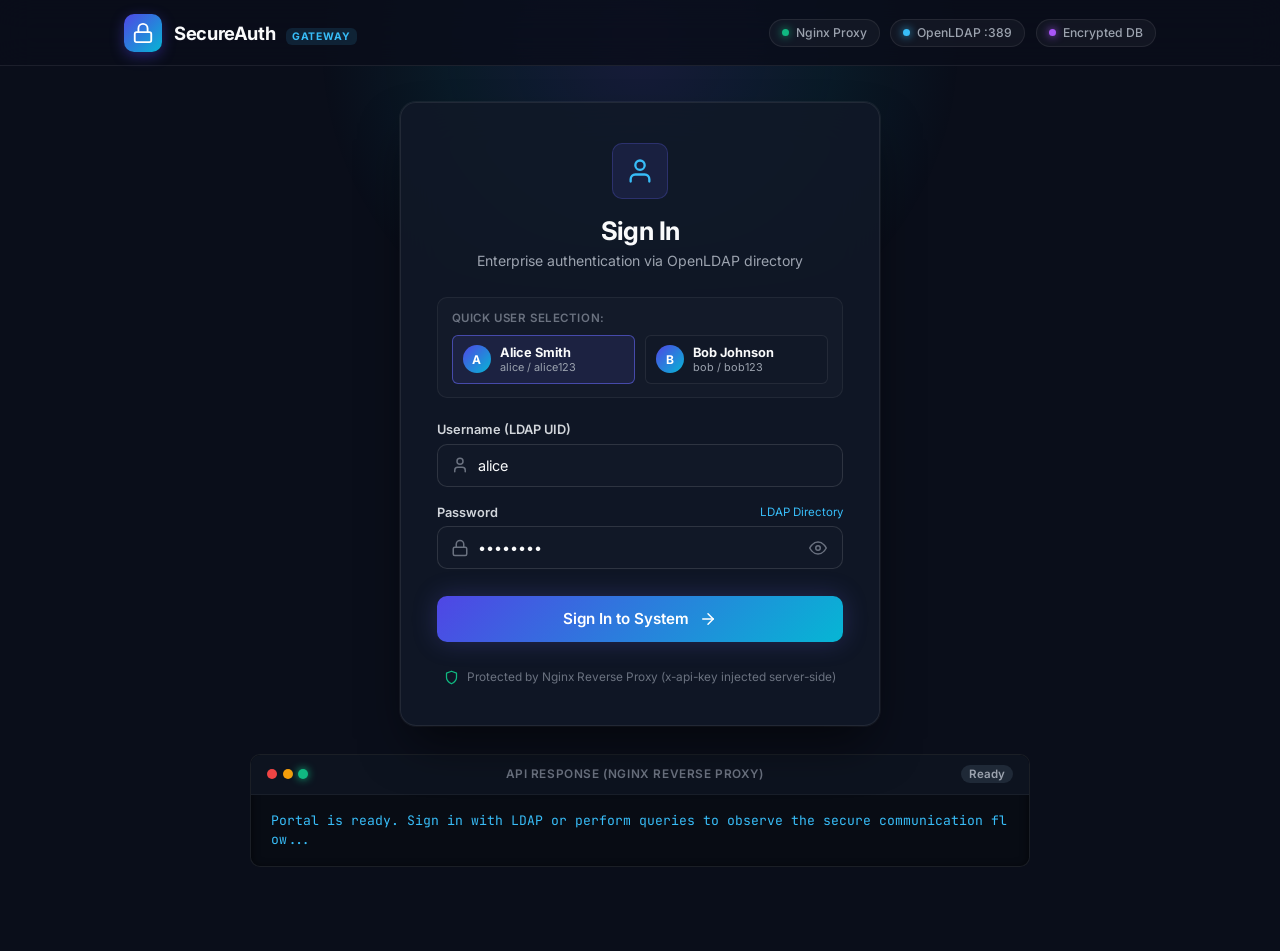
==== commit b94288c3: "docs: Localize all Frontend UI text, comments and alerts to English" ====
--- a/index.html
+++ b/index.html
@@ -1,5 +1,5 @@
-<!DOCTYPE html>
-<html lang="es">
+﻿<!DOCTYPE html>
+<html lang="en">
 <head>
     <meta charset="UTF-8">
     <meta name="viewport" content="width=device-width, initial-scale=1.0">
@@ -30,14 +30,14 @@
             </div>
 
             <div class="nav-status">
-                <div class="status-chip" title="Proxy Nginx activo con inyección de secret en puerto 80">
+                <div class="status-chip" title="Active Nginx reverse proxy with server-side secret injection on port 80">
                     <span class="chip-dot dot-green"></span> Nginx Proxy
                 </div>
-                <div class="status-chip" title="Directorio OpenLDAP en puerto 389">
+                <div class="status-chip" title="OpenLDAP directory service on port 389">
                     <span class="chip-dot dot-blue"></span> OpenLDAP :389
                 </div>
-                <div class="status-chip" title="Cifrado Fernet persistente">
-                    <span class="chip-dot dot-purple"></span> BD Cifrada
+                <div class="status-chip" title="Persistent Fernet database encryption">
+                    <span class="chip-dot dot-purple"></span> Encrypted DB
                 </div>
             </div>
         </div>
@@ -62,13 +62,13 @@
                         <circle cx="12" cy="7" r="4"></circle>
                     </svg>
                 </div>
-                <h1 class="card-title">Iniciar Sesión</h1>
-                <p class="card-subtitle">Autenticación corporativa mediante directorio OpenLDAP</p>
+                <h1 class="card-title">Sign In</h1>
+                <p class="card-subtitle">Enterprise authentication via OpenLDAP directory</p>
             </div>
 
             <!-- Quick Account Selector Pills -->
             <div class="quick-accounts">
-                <span class="quick-label">Selección rápida de usuario:</span>
+                <span class="quick-label">Quick user selection:</span>
                 <div class="account-chips">
                     <button type="button" class="account-chip active" id="chip-alice" data-user="alice" data-pass="alice123">
                         <span class="chip-avatar">A</span>
@@ -90,28 +90,28 @@
             <!-- Login Form -->
             <form id="login-form" class="auth-form">
                 <div class="field-group">
-                    <label for="username">Usuario (UID LDAP)</label>
+                    <label for="username">Username (LDAP UID)</label>
                     <div class="input-wrap">
                         <svg class="input-icon" width="18" height="18" viewBox="0 0 24 24" fill="none" stroke="currentColor" stroke-width="2" stroke-linecap="round" stroke-linejoin="round">
                             <path d="M19 21v-2a4 4 0 0 0-4-4H9a4 4 0 0 0-4 4v2"></path>
                             <circle cx="12" cy="7" r="4"></circle>
                         </svg>
-                        <input type="text" id="username" class="modern-input" placeholder="alice o bob" value="alice" required autocomplete="username">
+                        <input type="text" id="username" class="modern-input" placeholder="alice or bob" value="alice" required autocomplete="username">
                     </div>
                 </div>
 
                 <div class="field-group">
                     <div class="label-row">
-                        <label for="password">Contraseña</label>
-                        <span class="label-hint">Directorio LDAP</span>
+                        <label for="password">Password</label>
+                        <span class="label-hint">LDAP Directory</span>
                     </div>
                     <div class="input-wrap">
                         <svg class="input-icon" width="18" height="18" viewBox="0 0 24 24" fill="none" stroke="currentColor" stroke-width="2" stroke-linecap="round" stroke-linejoin="round">
                             <rect x="3" y="11" width="18" height="11" rx="2" ry="2"></rect>
                             <path d="M7 11V7a5 5 0 0 1 10 0v4"></path>
                         </svg>
-                        <input type="password" id="password" class="modern-input" placeholder="Contraseña de usuario" value="alice123" required autocomplete="current-password">
-                        <button type="button" id="btn-toggle-pwd" class="pwd-toggle" title="Mostrar/Ocultar contraseña">
+                        <input type="password" id="password" class="modern-input" placeholder="User password" value="alice123" required autocomplete="current-password">
+                        <button type="button" id="btn-toggle-pwd" class="pwd-toggle" title="Show/Hide password">
                             <svg id="eye-icon" width="18" height="18" viewBox="0 0 24 24" fill="none" stroke="currentColor" stroke-width="2" stroke-linecap="round" stroke-linejoin="round">
                                 <path d="M1 12s4-8 11-8 11 8 11 8-4 8-11 8-11-8-11-8z"></path>
                                 <circle cx="12" cy="12" r="3"></circle>
@@ -121,7 +121,7 @@
                 </div>
 
                 <button type="submit" id="btn-login" class="btn-submit">
-                    <span id="btn-login-text">Entrar al Sistema</span>
+                    <span id="btn-login-text">Sign In to System</span>
                     <svg class="btn-arrow" width="18" height="18" viewBox="0 0 24 24" fill="none" stroke="currentColor" stroke-width="2" stroke-linecap="round" stroke-linejoin="round">
                         <line x1="5" y1="12" x2="19" y2="12"></line>
                         <polyline points="12 5 19 12 12 19"></polyline>
@@ -133,7 +133,7 @@
                 <svg width="15" height="15" viewBox="0 0 24 24" fill="none" stroke="currentColor" stroke-width="2" stroke-linecap="round" stroke-linejoin="round">
                     <path d="M12 22s8-4 8-10V5l-8-3-8 3v7c0 6 8 10 8 10z"></path>
                 </svg>
-                <span>Conexión protegida por Nginx Reverse Proxy (x-api-key en servidor)</span>
+                <span>Protected by Nginx Reverse Proxy (x-api-key injected server-side)</span>
             </div>
         </section>
 
@@ -150,13 +150,13 @@
                         <span class="user-role-badge">LDAP User &bull; <span id="dash-username">alice</span></span>
                     </div>
                 </div>
-                <button id="btn-logout" class="btn-logout" title="Cerrar sesión">
+                <button id="btn-logout" class="btn-logout" title="Sign Out">
                     <svg width="16" height="16" viewBox="0 0 24 24" fill="none" stroke="currentColor" stroke-width="2" stroke-linecap="round" stroke-linejoin="round">
                         <path d="M9 21H5a2 2 0 0 1-2-2V5a2 2 0 0 1 2-2h4"></path>
                         <polyline points="16 17 21 12 16 7"></polyline>
                         <line x1="21" y1="12" x2="9" y2="12"></line>
                     </svg>
-                    <span>Cerrar Sesión</span>
+                    <span>Sign Out</span>
                 </button>
             </div>
 
@@ -178,13 +178,13 @@
                                 <path d="M3 5v14c0 1.66 4 3 9 3s9-1.34 9-3V5"></path>
                             </svg>
                         </div>
-                        <h3>Base de Datos Cifrada (Fernet)</h3>
-                    </div>
-                    <p class="module-desc">Los datos se almacenan cifrados con AES-Fernet 256 bits y se descifran en cada lectura.</p>
+                        <h3>Encrypted Database (Fernet)</h3>
+                    </div>
+                    <p class="module-desc">Records are encrypted using 256-bit AES-Fernet and decrypted upon each read.</p>
 
                     <div class="field-group">
-                        <label for="post-message">Mensaje para cifrar y almacenar:</label>
-                        <input type="text" id="post-message" class="modern-input" value="Datos confidenciales verificados con LDAP" placeholder="Texto a cifrar...">
+                        <label for="post-message">Confidential message to encrypt &amp; store:</label>
+                        <input type="text" id="post-message" class="modern-input" value="Confidential data verified via LDAP" placeholder="Enter message to encrypt...">
                     </div>
 
                     <div class="module-actions">
@@ -194,7 +194,7 @@
                                 <polyline points="7 10 12 15 17 10"></polyline>
                                 <line x1="12" y1="15" x2="12" y2="3"></line>
                             </svg>
-                            <span>Consultar y Descifrar (GET)</span>
+                            <span>Read &amp; Decrypt (GET)</span>
                         </button>
                         <button id="btn-post" class="btn-action btn-secondary">
                             <svg width="16" height="16" viewBox="0 0 24 24" fill="none" stroke="currentColor" stroke-width="2" stroke-linecap="round" stroke-linejoin="round">
@@ -202,7 +202,7 @@
                                 <polyline points="17 8 12 3 7 8"></polyline>
                                 <line x1="12" y1="3" x2="12" y2="15"></line>
                             </svg>
-                            <span>Cifrar y Guardar (POST)</span>
+                            <span>Encrypt &amp; Store (POST)</span>
                         </button>
                     </div>
                 </div>
@@ -215,21 +215,21 @@
                                 <path d="M12 2v20M17 5H9.5a3.5 3.5 0 0 0 0 7h5a3.5 3.5 0 0 1 0 7H6"></path>
                             </svg>
                         </div>
-                        <h3>Rotación de Secrets &amp; Diagnóstico</h3>
-                    </div>
-                    <p class="module-desc">Comprueba la salud del backend y el secret activo inyectado por Nginx sin recargar la página.</p>
+                        <h3>Secret Rotation &amp; Diagnostics</h3>
+                    </div>
+                    <p class="module-desc">Verify backend health and the active secret injected by Nginx without refreshing.</p>
 
                     <div class="security-specs">
                         <div class="spec-row">
                             <span>API Secret:</span>
-                            <span class="spec-value" id="spec-secret">Inyectado por Proxy</span>
+                            <span class="spec-value" id="spec-secret">Injected by Proxy</span>
                         </div>
                         <div class="spec-row">
-                            <span>Clave de Cifrado:</span>
-                            <span class="spec-value">Persistente (Fernet)</span>
+                            <span>Encryption Key:</span>
+                            <span class="spec-value">Persistent (Fernet)</span>
                         </div>
                         <div class="spec-row">
-                            <span>Servidor LDAP:</span>
+                            <span>LDAP Server:</span>
                             <span class="spec-value">openldap:389</span>
                         </div>
                     </div>
@@ -241,7 +241,7 @@
                                 <line x1="12" y1="16" x2="12" y2="12"></line>
                                 <line x1="12" y1="8" x2="12.01" y2="8"></line>
                             </svg>
-                            <span>Comprobar Estado de Secrets (/api/status)</span>
+                            <span>Check Secret Status (/api/status)</span>
                         </button>
                     </div>
                 </div>
@@ -258,11 +258,11 @@
                     <span class="dot dot-yellow"></span>
                     <span class="dot dot-green"></span>
                 </div>
-                <span class="console-title">Respuesta de la API (Nginx Reverse Proxy)</span>
-                <span id="status-tag" class="status-badge idle">Listo</span>
+                <span class="console-title">API Response (Nginx Reverse Proxy)</span>
+                <span id="status-tag" class="status-badge idle">Ready</span>
             </div>
             <div class="console-body">
-                <pre id="response-output">El portal está listo. Inicia sesión con LDAP o realiza consultas para observar el flujo de seguridad...</pre>
+                <pre id="response-output">Portal is ready. Sign in with LDAP or perform queries to observe the secure communication flow...</pre>
             </div>
         </section>
     </main>
